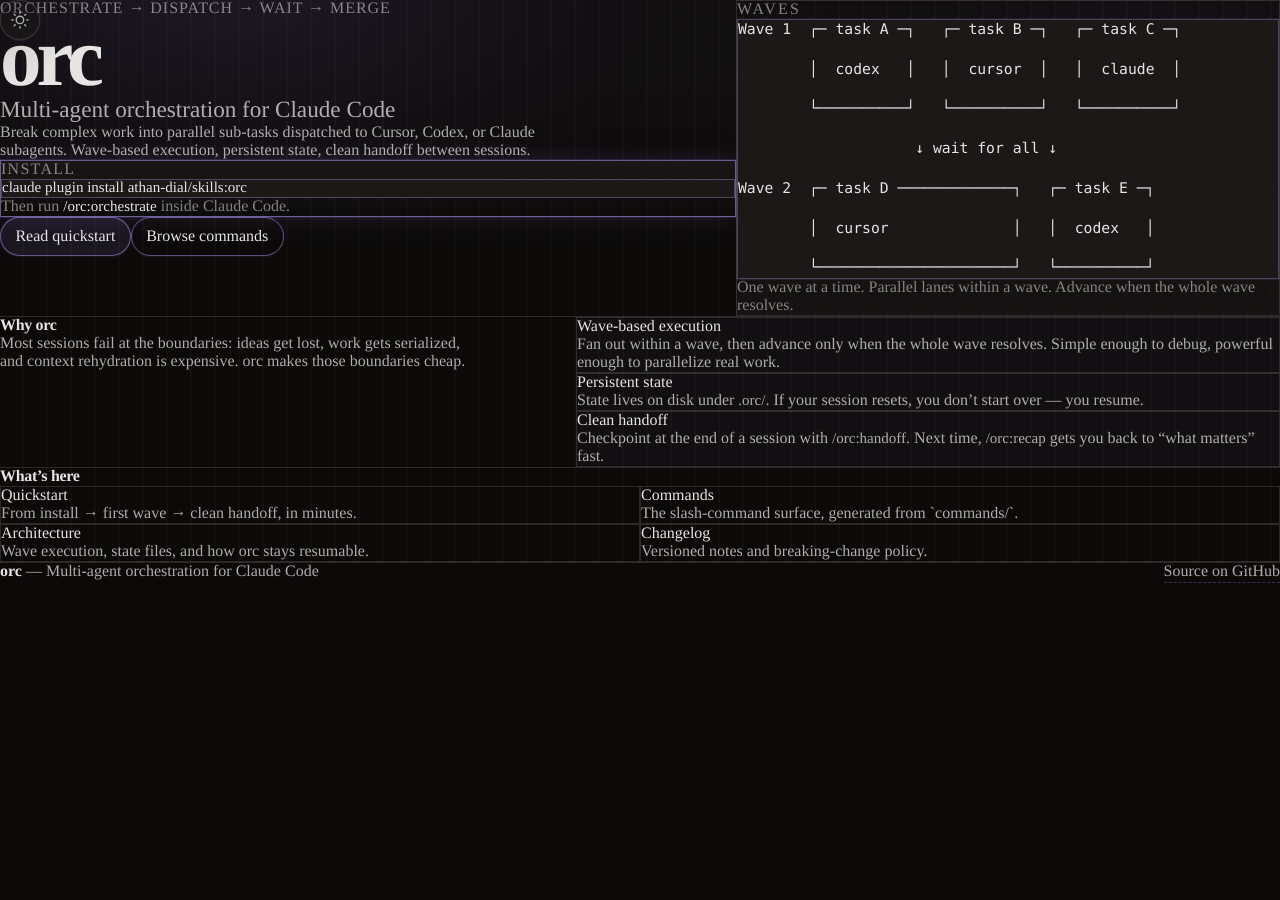
==== plugins/orc/site/index.html @ 1c2cac9a "feat(orc): instantiate plugin subsite — landing + Zensical docs (0.5.0) Adds the orc plugin subsite " ====
<!DOCTYPE html>
<html lang="en" data-theme="dark">
<head>
  <meta charset="UTF-8">
  <meta name="viewport" content="width=device-width, initial-scale=1.0">

  <title>orc &mdash; Multi-agent orchestration for Claude Code</title>
  <meta name="description" content="Break complex work into parallel sub-tasks dispatched to Cursor, Codex, or Claude subagents. Wave-based execution, persistent state, clean handoff between sessions.">

  <link rel="stylesheet" href="../../shared/tokens.css">
  <link rel="stylesheet" href="./styles.css">
</head>
<body>
<!-- HEADER_STRIP -->

<button class="theme-toggle" aria-label="Toggle theme" type="button">
  <svg class="icon-moon" viewBox="0 0 24 24" aria-hidden="true"><path d="M21 12.79A9 9 0 1 1 11.21 3 7 7 0 0 0 21 12.79z"/></svg>
  <svg class="icon-sun" viewBox="0 0 24 24" aria-hidden="true"><circle cx="12" cy="12" r="5"/><line x1="12" y1="1" x2="12" y2="3"/><line x1="12" y1="21" x2="12" y2="23"/><line x1="4.22" y1="4.22" x2="5.64" y2="5.64"/><line x1="18.36" y1="18.36" x2="19.78" y2="19.78"/><line x1="1" y1="12" x2="3" y2="12"/><line x1="21" y1="12" x2="23" y2="12"/><line x1="4.22" y1="19.78" x2="5.64" y2="18.36"/><line x1="18.36" y1="5.64" x2="19.78" y2="4.22"/></svg>
</button>

<main>
  <section class="hero">
    <div class="container hero-grid">
      <div class="hero-copy">
        <div class="kicker">orchestrate → dispatch → wait → merge</div>
        <h1>orc</h1>
        <p class="tagline">Multi-agent orchestration for Claude Code</p>
        <p class="lede">Break complex work into parallel sub-tasks dispatched to Cursor, Codex, or Claude subagents. Wave-based execution, persistent state, clean handoff between sessions.</p>

        <div class="install" role="group" aria-label="Install orc">
          <div class="install-label">Install</div>
          <code class="install-code">claude plugin install athan-dial/skills:orc</code>
          <div class="install-hint">Then run <code>/orc:orchestrate</code> inside Claude Code.</div>
        </div>

        <div class="cta-row">
          <a class="cta" href="docs/quickstart/">Read quickstart</a>
          <a class="cta cta-ghost" href="docs/reference/commands/">Browse commands</a>
        </div>
      </div>

      <div class="hero-ascii" aria-label="Wave-based parallel execution diagram">
        <div class="ascii-title">waves</div>
        <pre class="wave-diagram"><code><span class="wave-line l1">Wave 1  ┌─ task A ─┐   ┌─ task B ─┐   ┌─ task C ─┐</span>
<span class="wave-line l2">        │  codex   │   │  cursor  │   │  claude  │</span>
<span class="wave-line l3">        └──────────┘   └──────────┘   └──────────┘</span>
<span class="wave-line l4">                    ↓ wait for all ↓</span>
<span class="wave-line l5">Wave 2  ┌─ task D ─────────────┐   ┌─ task E ─┐</span>
<span class="wave-line l6">        │  cursor              │   │  codex   │</span>
<span class="wave-line l7">        └──────────────────────┘   └──────────┘</span></code></pre>
        <div class="ascii-sub">One wave at a time. Parallel lanes within a wave. Advance when the whole wave resolves.</div>
      </div>
    </div>
  </section>

  <section class="why">
    <div class="container why-grid">
      <div class="why-head">
        <h2>Why orc</h2>
        <p class="why-lede">Most sessions fail at the boundaries: ideas get lost, work gets serialized, and context rehydration is expensive. orc makes those boundaries cheap.</p>
      </div>

      <div class="why-cards">
        <div class="why-card">
          <div class="why-title">Wave-based execution</div>
          <div class="why-body">Fan out within a wave, then advance only when the whole wave resolves. Simple enough to debug, powerful enough to parallelize real work.</div>
        </div>
        <div class="why-card">
          <div class="why-title">Persistent state</div>
          <div class="why-body">State lives on disk under <code>.orc/</code>. If your session resets, you don’t start over — you resume.</div>
        </div>
        <div class="why-card">
          <div class="why-title">Clean handoff</div>
          <div class="why-body">Checkpoint at the end of a session with <code>/orc:handoff</code>. Next time, <code>/orc:recap</code> gets you back to “what matters” fast.</div>
        </div>
      </div>
    </div>
  </section>

  <section class="whats-here">
    <div class="container">
      <h2>What’s here</h2>
      <div class="cards">
        <a class="card" href="docs/quickstart/">
          <div class="card-title">Quickstart</div>
          <div class="card-body">From install → first wave → clean handoff, in minutes.</div>
        </a>
        <a class="card" href="docs/reference/commands/">
          <div class="card-title">Commands</div>
          <div class="card-body">The slash-command surface, generated from `commands/`.</div>
        </a>
        <a class="card" href="docs/architecture/">
          <div class="card-title">Architecture</div>
          <div class="card-body">Wave execution, state files, and how orc stays resumable.</div>
        </a>
        <a class="card" href="docs/changelog/">
          <div class="card-title">Changelog</div>
          <div class="card-body">Versioned notes and breaking-change policy.</div>
        </a>
      </div>
    </div>
  </section>
</main>

<footer class="footer">
  <div class="container footer-inner">
    <div class="footer-left">
      <span class="footer-brand">orc</span>
      <span class="footer-muted"> &mdash; Multi-agent orchestration for Claude Code</span>
    </div>
    <div class="footer-right">
      <a href="https://github.com/athan-dial/skills/tree/main/plugins/orc">Source on GitHub</a>
    </div>
  </div>
</footer>

<script>
(function() {
  var toggle = document.querySelector('.theme-toggle');
  var html = document.documentElement;
  var storageKey = 'orc-theme';

  var saved = localStorage.getItem(storageKey);
  if (saved) html.setAttribute('data-theme', saved);

  toggle.addEventListener('click', function() {
    var current = html.getAttribute('data-theme');
    var next = current === 'dark' ? 'light' : 'dark';
    html.setAttribute('data-theme', next);
    localStorage.setItem(storageKey, next);
  });

  // Keep default as dark unless user explicitly toggles.
})();
</script>
</body>
</html>
---- plugins/orc/site/styles.css ----
/* orc landing page — terminal-first, wave-based orchestration. */

*,
*::before,
*::after {
  box-sizing: border-box;
}

html {
  font-size: 16px;
  -webkit-font-smoothing: antialiased;
  text-rendering: geometricPrecision;
}

html[data-theme="dark"] {
  --color-bg: #0c0a09;
  --color-ink: #e7e5e4;
  --color-accent: #a78bfa;
  --color-accent-soft: rgba(167, 139, 250, 0.12);
  --color-border: color-mix(in srgb, var(--color-ink) 14%, transparent);
  --color-bg-soft: color-mix(in srgb, var(--color-ink) 6%, var(--color-bg));
  --color-code-bg: color-mix(in srgb, var(--color-ink) 7%, var(--color-bg));
  --color-ink-muted: color-mix(in srgb, var(--color-ink) 74%, transparent);
  --color-ink-faint: color-mix(in srgb, var(--color-ink) 54%, transparent);
}

html[data-theme="light"] {
  --color-bg: #fafaf9;
  --color-ink: #0c0a09;
  --color-accent: #7c3aed;
  --color-accent-soft: rgba(124, 58, 237, 0.12);
  --color-border: color-mix(in srgb, var(--color-ink) 14%, transparent);
  --color-bg-soft: color-mix(in srgb, var(--color-ink) 4%, var(--color-bg));
  --color-code-bg: color-mix(in srgb, var(--color-ink) 6%, var(--color-bg));
  --color-ink-muted: color-mix(in srgb, var(--color-ink) 70%, transparent);
  --color-ink-faint: color-mix(in srgb, var(--color-ink) 52%, transparent);
}

body {
  margin: 0;
  font-family: var(--font-sans);
  color: var(--color-ink);
  background: var(--color-bg);
  line-height: var(--line-relaxed);
  transition: background var(--transition), color var(--transition);
}

a {
  color: inherit;
  text-decoration: none;
}

code {
  font-family: var(--font-mono);
  font-size: 0.94em;
}

.container {
  max-width: var(--page-max);
  margin: 0 auto;
  padding: 0 var(--space-6);
}

.theme-toggle {
  position: fixed;
  top: var(--space-6);
  right: var(--space-6);
  z-index: 50;
  width: 2.5rem;
  height: 2.5rem;
  border-radius: 999px;
  border: 1px solid var(--color-border);
  background: linear-gradient(180deg, transparent, var(--color-bg-soft));
  box-shadow:
    0 0 0 1px color-mix(in srgb, var(--color-accent) 10%, transparent),
    0 16px 40px rgba(0, 0, 0, 0.20);
  cursor: pointer;
  display: grid;
  place-items: center;
  transition: transform 140ms ease, background var(--transition), border-color var(--transition), box-shadow var(--transition);
}

.theme-toggle:hover {
  transform: translateY(-1px) scale(1.04);
  border-color: color-mix(in srgb, var(--color-accent) 38%, var(--color-border));
  box-shadow:
    0 0 0 1px color-mix(in srgb, var(--color-accent) 18%, transparent),
    0 18px 52px rgba(0, 0, 0, 0.22);
}

.theme-toggle svg {
  width: 1.12rem;
  height: 1.12rem;
  fill: none;
  stroke: var(--color-ink-muted);
  stroke-width: 1.8;
  stroke-linecap: round;
  stroke-linejoin: round;
  transition: stroke var(--transition);
}

.theme-toggle .icon-moon { display: block; }
.theme-toggle .icon-sun  { display: none; }
html[data-theme="dark"] .theme-toggle .icon-moon { display: none; }
html[data-theme="dark"] .theme-toggle .icon-sun  { display: block; }

main {
  position: relative;
  isolation: isolate;
}

/* Subtle “parallel lanes” background. Text-first; no images. */
main::before {
  content: "";
  position: absolute;
  inset: 0;
  z-index: -1;
  background:
    radial-gradient(1100px 420px at 18% 0%, var(--color-accent-soft), transparent 55%),
    radial-gradient(900px 320px at 88% 15%, color-mix(in srgb, var(--color-accent-soft) 70%, transparent), transparent 60%),
    repeating-linear-gradient(
      90deg,
      transparent 0,
      transparent 22px,
      color-mix(in srgb, var(--color-ink) 6%, transparent) 23px,
      transparent 24px
    );
  opacity: 0.9;
  pointer-events: none;
}

.hero {
  padding: var(--space-24) 0 var(--space-12);
}

.hero-grid {
  display: grid;
  grid-template-columns: 1.15fr 0.85fr;
  gap: var(--space-10);
  align-items: start;
}

.kicker {
  font-family: var(--font-mono);
  font-size: var(--scale-sm);
  letter-spacing: 0.06em;
  text-transform: uppercase;
  color: var(--color-ink-faint);
  margin-bottom: var(--space-5);
}

.hero h1 {
  margin: 0 0 var(--space-3);
  font-family: var(--font-mono);
  font-weight: 650;
  font-size: clamp(2.8rem, 7vw, 5.2rem);
  line-height: 0.95;
  letter-spacing: -0.06em;
}

.tagline {
  margin: 0 0 var(--space-4);
  font-family: var(--font-mono);
  font-size: clamp(1.05rem, 2.4vw, 1.45rem);
  color: var(--color-ink-muted);
  line-height: var(--line-normal);
}

.lede {
  margin: 0 0 var(--space-8);
  max-width: 68ch;
  color: var(--color-ink-muted);
}

.install {
  border: 1px solid color-mix(in srgb, var(--color-accent) 48%, var(--color-border));
  background: linear-gradient(180deg, var(--color-bg-soft), transparent);
  border-radius: var(--radius-lg);
  padding: var(--space-6);
  box-shadow:
    0 0 0 1px color-mix(in srgb, var(--color-accent) 16%, transparent),
    0 0 28px color-mix(in srgb, var(--color-accent) 14%, transparent);
}

.install-label {
  font-family: var(--font-mono);
  font-size: var(--scale-xs);
  letter-spacing: 0.08em;
  text-transform: uppercase;
  color: var(--color-ink-faint);
  margin-bottom: var(--space-3);
}

.install-code {
  display: block;
  width: 100%;
  background: var(--color-code-bg);
  border: 1px solid color-mix(in srgb, var(--color-accent) 22%, var(--color-border));
  border-radius: var(--radius);
  padding: var(--space-3) var(--space-4);
  overflow-x: auto;
  max-width: 100%;
  color: var(--color-ink);
}

.install-hint {
  margin-top: var(--space-3);
  color: var(--color-ink-faint);
  font-size: var(--scale-sm);
}

.install-hint code {
  color: var(--color-ink);
}

.cta-row {
  display: flex;
  gap: var(--space-4);
  align-items: center;
  margin-top: var(--space-7);
  flex-wrap: wrap;
}

.cta {
  font-family: var(--font-mono);
  border: 1px solid color-mix(in srgb, var(--color-accent) 42%, var(--color-border));
  background: color-mix(in srgb, var(--color-accent-soft) 80%, transparent);
  padding: 0.6rem 0.9rem;
  border-radius: 999px;
  color: var(--color-ink);
  transition: transform 140ms ease, box-shadow var(--transition), border-color var(--transition), background var(--transition);
  box-shadow: 0 0 0 1px color-mix(in srgb, var(--color-accent) 8%, transparent);
}

.cta:hover {
  transform: translateY(-1px);
  border-color: color-mix(in srgb, var(--color-accent) 64%, var(--color-border));
  box-shadow:
    0 0 0 1px color-mix(in srgb, var(--color-accent) 16%, transparent),
    0 0 28px color-mix(in srgb, var(--color-accent) 12%, transparent);
}

.cta-ghost {
  background: transparent;
}

.hero-ascii {
  border: 1px solid var(--color-border);
  border-radius: var(--radius-lg);
  padding: var(--space-6);
  background: linear-gradient(180deg, transparent, color-mix(in srgb, var(--color-bg-soft) 70%, transparent));
}

.ascii-title {
  font-family: var(--font-mono);
  font-size: var(--scale-xs);
  letter-spacing: 0.14em;
  text-transform: uppercase;
  color: var(--color-ink-faint);
  margin-bottom: var(--space-3);
}

.wave-diagram {
  margin: 0;
  padding: var(--space-4);
  border-radius: var(--radius);
  border: 1px solid color-mix(in srgb, var(--color-accent) 18%, var(--color-border));
  background: var(--color-code-bg);
  overflow-x: auto;
  box-shadow: 0 0 0 1px color-mix(in srgb, var(--color-accent) 10%, transparent);
}

.wave-diagram code {
  display: block;
  font-family: var(--font-mono);
  font-size: 0.92rem;
  line-height: 1.35;
  color: var(--color-ink);
}

.wave-line {
  display: block;
  opacity: 0;
  transform: translateY(-4px);
  animation: wave-in 650ms cubic-bezier(0.2, 0.9, 0.25, 1) forwards;
}

.wave-line.l1 { animation-delay: 120ms; }
.wave-line.l2 { animation-delay: 220ms; }
.wave-line.l3 { animation-delay: 320ms; }
.wave-line.l4 { animation-delay: 520ms; }
.wave-line.l5 { animation-delay: 820ms; }
.wave-line.l6 { animation-delay: 920ms; }
.wave-line.l7 { animation-delay: 1020ms; }

@keyframes wave-in {
  from { opacity: 0; transform: translateY(-4px); filter: blur(0.8px); }
  to   { opacity: 1; transform: translateY(0);  filter: blur(0); }
}

@media (prefers-reduced-motion: reduce) {
  .wave-line {
    opacity: 1;
    transform: none;
    animation: none;
  }
  .cta, .theme-toggle { transition: none; }
}

.ascii-sub {
  margin-top: var(--space-4);
  color: var(--color-ink-faint);
  font-size: var(--scale-sm);
}

.why {
  padding: var(--space-10) 0 var(--space-12);
  border-top: 1px solid var(--color-border);
}

.why-grid {
  display: grid;
  grid-template-columns: 0.9fr 1.1fr;
  gap: var(--space-8);
  align-items: start;
}

.why h2 {
  margin: 0 0 var(--space-3);
  font-family: var(--font-mono);
  font-size: var(--scale-2xl);
  letter-spacing: -0.02em;
}

.why-lede {
  margin: 0;
  color: var(--color-ink-muted);
  max-width: 60ch;
}

.why-cards {
  display: grid;
  grid-template-columns: 1fr;
  gap: var(--space-4);
}

.why-card {
  border: 1px solid var(--color-border);
  border-radius: var(--radius-lg);
  padding: var(--space-5);
  background: color-mix(in srgb, var(--color-accent-soft) 30%, transparent);
}

.why-title {
  font-family: var(--font-mono);
  color: var(--color-ink);
  margin-bottom: var(--space-2);
}

.why-body {
  color: var(--color-ink-muted);
  line-height: var(--line-normal);
}

.whats-here {
  padding: var(--space-10) 0 var(--space-20);
  border-top: 1px solid var(--color-border);
}

.whats-here h2 {
  margin: 0 0 var(--space-6);
  font-family: var(--font-mono);
  font-size: var(--scale-2xl);
  letter-spacing: -0.02em;
}

.cards {
  display: grid;
  grid-template-columns: repeat(2, minmax(0, 1fr));
  gap: var(--space-6);
}

.card {
  display: block;
  border: 1px solid var(--color-border);
  background: transparent;
  border-radius: var(--radius-lg);
  padding: var(--space-6);
  box-shadow: 0 0 0 1px transparent;
  transition: transform 140ms ease, box-shadow var(--transition), border-color var(--transition), background var(--transition);
}

.card:hover {
  transform: translateY(-2px);
  border-color: color-mix(in srgb, var(--color-accent) 52%, var(--color-border));
  background: color-mix(in srgb, var(--color-accent-soft) 50%, transparent);
  box-shadow:
    0 0 0 1px color-mix(in srgb, var(--color-accent) 10%, transparent),
    0 0 28px color-mix(in srgb, var(--color-accent) 10%, transparent);
}

.card-title {
  font-family: var(--font-mono);
  font-size: var(--scale-lg);
  line-height: var(--line-tight);
  margin-bottom: var(--space-2);
  color: var(--color-ink);
}

.card-body {
  color: var(--color-ink-muted);
  font-size: var(--scale-base);
  line-height: var(--line-normal);
}

.footer {
  border-top: 1px solid var(--color-border);
  padding: var(--space-8) 0;
}

.footer-inner {
  display: flex;
  align-items: center;
  justify-content: space-between;
  gap: var(--space-4);
  flex-wrap: wrap;
}

.footer-brand {
  font-family: var(--font-mono);
  font-size: var(--scale-base);
  font-weight: 650;
}

.footer-muted {
  color: var(--color-ink-muted);
  font-size: var(--scale-sm);
}

.footer-right a {
  font-family: var(--font-mono);
  color: var(--color-ink-muted);
  border-bottom: 1px dashed color-mix(in srgb, var(--color-accent) 28%, transparent);
  padding-bottom: 2px;
  transition: color var(--transition), border-color var(--transition);
}

.footer-right a:hover {
  color: var(--color-ink);
  border-color: color-mix(in srgb, var(--color-accent) 60%, transparent);
}

@media (max-width: 960px) {
  .hero-grid {
    grid-template-columns: 1fr;
    gap: var(--space-8);
  }
  .why-grid {
    grid-template-columns: 1fr;
    gap: var(--space-6);
  }
}

@media (max-width: 720px) {
  .container { padding: 0 var(--space-4); }
  .hero { padding: var(--space-18) 0 var(--space-10); }
  .cards { grid-template-columns: 1fr; }
}
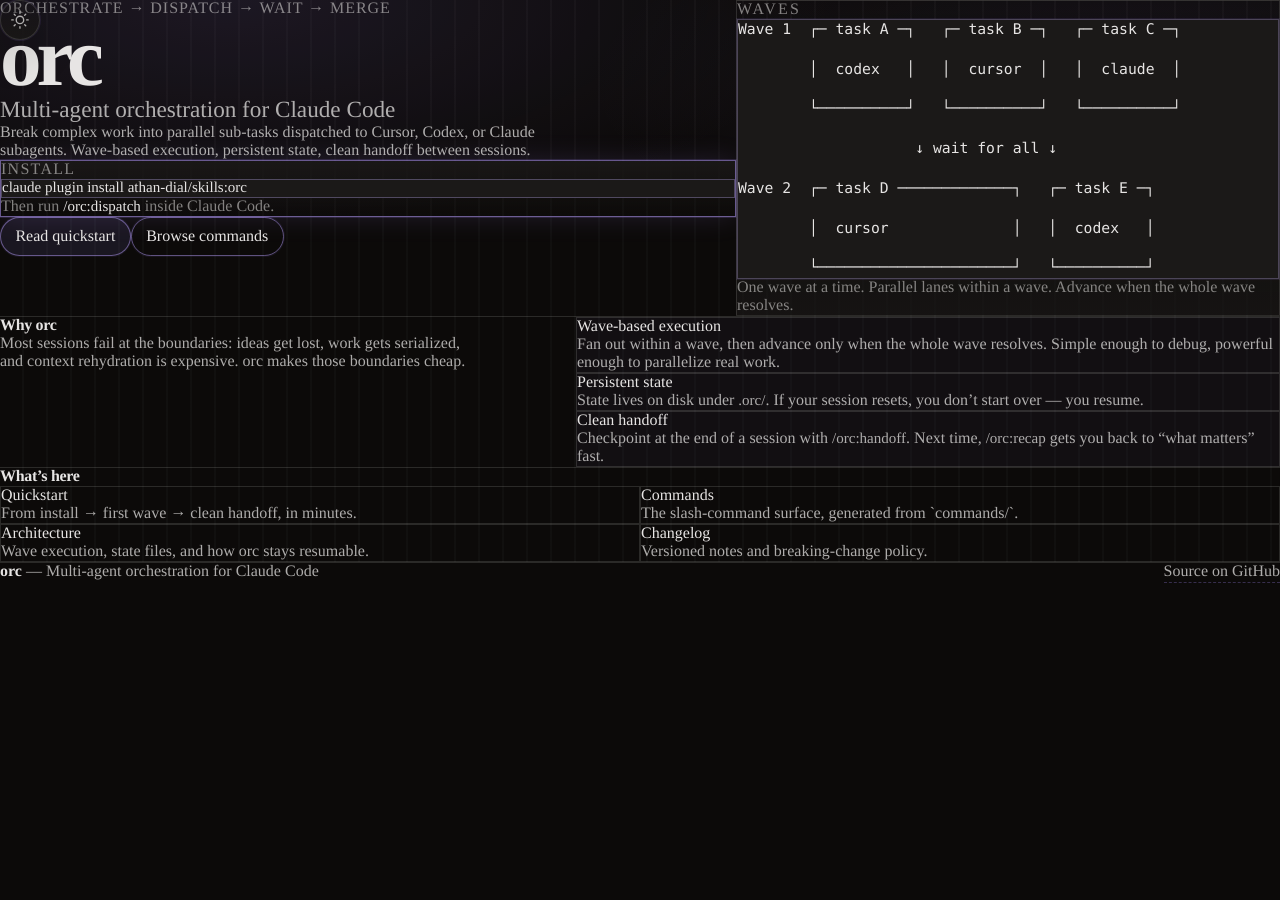
==== commit 703ef322: "orc: add TaskNotes push + dispatch/bridge wiring - Rename primary command to /orc:dispatch with /orc" ====
--- a/plugins/orc/site/index.html
+++ b/plugins/orc/site/index.html
@@ -30,7 +30,7 @@
         <div class="install" role="group" aria-label="Install orc">
           <div class="install-label">Install</div>
           <code class="install-code">claude plugin install athan-dial/skills:orc</code>
-          <div class="install-hint">Then run <code>/orc:orchestrate</code> inside Claude Code.</div>
+          <div class="install-hint">Then run <code>/orc:dispatch</code> inside Claude Code.</div>
         </div>
 
         <div class="cta-row">
